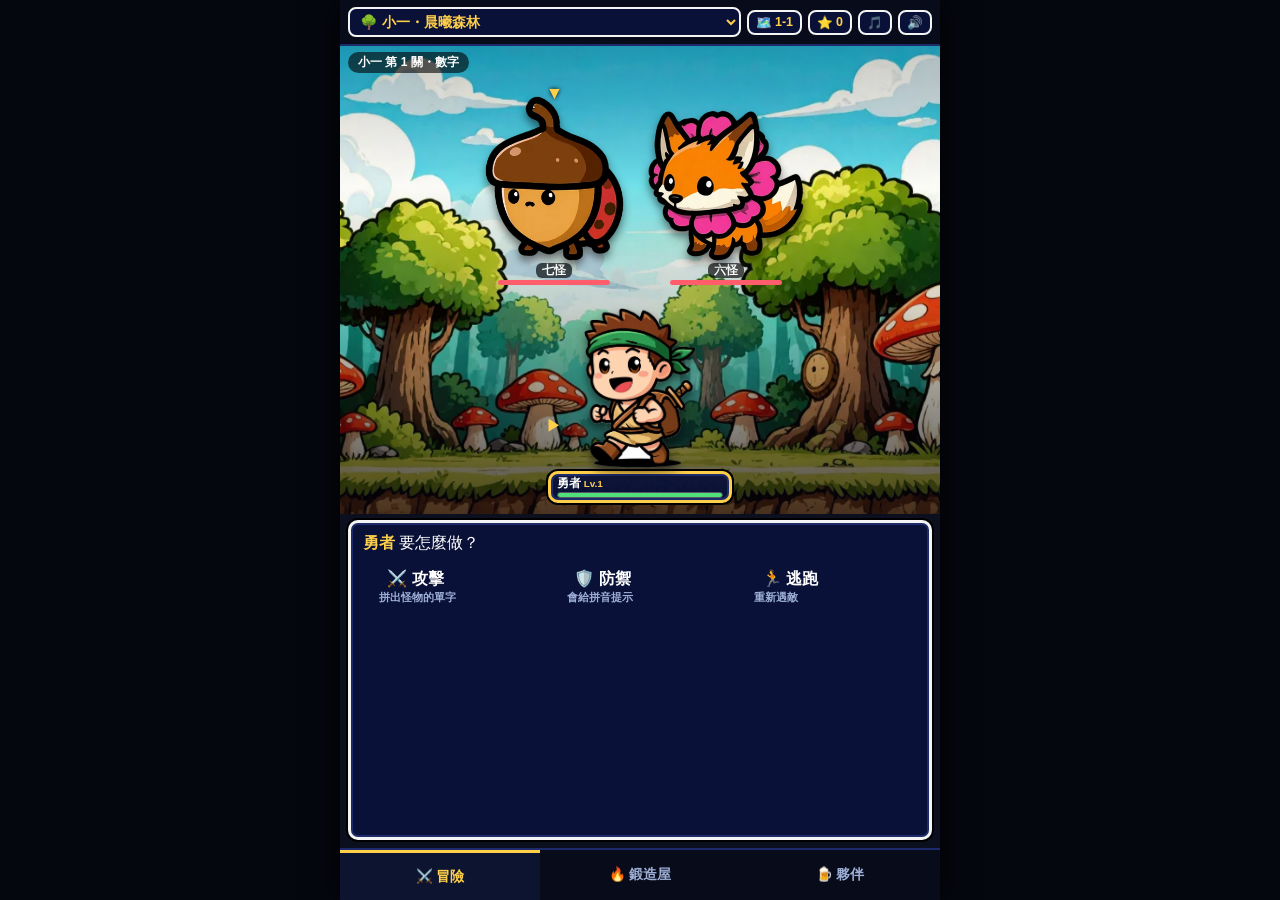
==== index.html @ 4de773ec "Word Hero: grades 3-6 content, music, defend reveals answer, walk transition, forge spelling help Co" ====
<!DOCTYPE html>
<html lang="zh-TW">
<head>
  <meta charset="UTF-8">
  <meta name="viewport" content="width=device-width, initial-scale=1.0, maximum-scale=1.0, user-scalable=no">
  <title>單字勇者：記憶宮殿鍛造記</title>
  <link rel="stylesheet" href="css/hero.css">
</head>
<body>
<div id="game">
  <header>
    <select class="grade" id="grade" title="選擇年級"></select>
    <span class="chip" id="chip-stage" title="關卡清單">🗺️ <b id="stage-num">1-1</b></span>
    <span class="chip" id="chip-points" title="解鎖點數">⭐ <b id="points">0</b></span>
    <span class="chip" id="chip-music" title="背景音樂開關">🎵</span>
    <span class="chip" id="chip-sound" title="音效與朗讀開關">🔊</span>
  </header>

  <!-- 冒險 -->
  <section class="scene" id="scene-battle">
    <div class="field" id="field">
      <div class="field-bg" id="field-bg"></div>
      <div class="stage-tag" id="stage-tag"></div>
      <div class="monsters" id="monsters"></div>
      <div class="partyrow" id="partyrow"></div>
      <div class="fx" id="fx"></div>
    </div>
    <div class="console win" id="console"></div>
  </section>

  <!-- 鍛造屋 -->
  <section class="scene" id="scene-forge" hidden><div class="page" id="forge-page"></div></section>

  <!-- 酒館（角色） -->
  <section class="scene" id="scene-bar" hidden><div class="page" id="bar-page"></div></section>

  <div class="modal" id="modal"><div class="win" id="modal-box"></div></div>

  <nav>
    <button id="nav-battle" class="active">⚔️ 冒險</button>
    <button id="nav-forge">🔥 鍛造屋</button>
    <button id="nav-bar">🍺 夥伴</button>
  </nav>
</div>

<script src="js/hero/data.js"></script>
<script src="js/rpg/juice.js"></script>
<script src="js/hero/game.js"></script>
<script src="https://kuog88.github.io/home-button.js" defer></script>
</body>
</html>
---- css/hero.css ----
/* 單字勇者：勇者鬥惡龍風格（深藍底、白框視窗、▶ 游標） */
:root {
  --win: rgba(10, 18, 58, 0.94);
  --win-line: #f4f4f4;
  --gold: #ffcf4a;
  --green: #52e07a;
  --red: #ff5c6c;
  --text: #ffffff;
  --dim: #9fb0d8;
}
* { box-sizing: border-box; margin: 0; padding: 0; user-select: none; -webkit-tap-highlight-color: transparent; }
body {
  background: #05070f; color: var(--text);
  font-family: "Microsoft JhengHei", "PingFang TC", "Noto Sans TC", -apple-system, "Segoe UI", sans-serif;
  display: flex; justify-content: center; align-items: center;
  min-height: 100vh; min-height: 100dvh; overflow: hidden;
}
button { font: inherit; color: inherit; }
#game {
  width: 100%; max-width: 600px; height: 100vh; height: 100dvh; max-height: 960px;
  display: flex; flex-direction: column; position: relative; overflow: hidden;
  background: #0b0f1e; box-shadow: 0 0 30px rgba(0,0,0,.9);
}
.win { background: var(--win); border: 3px solid var(--win-line); border-radius: 10px; box-shadow: 0 0 0 2px #000, inset 0 0 0 2px #1d2a6b; }

/* 頂部 */
header { display: flex; align-items: center; gap: 6px; padding: 7px 8px; flex: none; background: #070b1a; border-bottom: 2px solid #1d2a6b; }
select.grade {
  flex: 1; min-width: 0; background: var(--win); color: var(--gold); border: 2px solid var(--win-line);
  border-radius: 8px; padding: 4px 6px; font-weight: 800; font-size: .88rem; outline: none;
}
.chip { background: var(--win); border: 2px solid var(--win-line); border-radius: 8px; padding: 3px 7px; font-size: .78rem; font-weight: 800; white-space: nowrap; cursor: pointer; display: inline-flex; align-items: center; gap: 3px; }
.chip b { color: var(--gold); }
.chip img { width: 16px; height: 16px; object-fit: contain; }

.scene { flex: 1; min-height: 0; display: flex; flex-direction: column; }
.scene[hidden] { display: none; }

/* ---------- 戰場：上面怪物、下面隊伍大圖 ---------- */
.field { position: relative; flex: none; height: clamp(300px, 52vh, 500px); overflow: hidden; isolation: isolate; background: #24324a; }
.field-bg { position: absolute; inset: 0; background-size: cover; background-position: center; z-index: 0; }
.field-bg::after { content: ""; position: absolute; inset: 0; background: linear-gradient(rgba(0,0,0,.2), transparent 30%, rgba(0,0,0,.15) 55%, rgba(0,0,10,.7)); }
.stage-tag { position: absolute; top: 6px; left: 8px; z-index: 5; font-size: .75rem; font-weight: 800; background: rgba(0,0,0,.6); border-radius: 99px; padding: 2px 10px; }
.stage-tag.boss { color: var(--gold); }

.monsters { position: absolute; left: 0; right: 0; top: 7%; height: 44%; z-index: 2; display: flex; justify-content: center; align-items: flex-end; gap: 2%; padding: 0 4%; }
.mon { position: relative; height: 100%; flex: 0 1 30%; max-width: 160px; display: flex; flex-direction: column; justify-content: flex-end; align-items: center; cursor: pointer; }
.mon.boss { flex-basis: 44%; max-width: 230px; }
.mon img { width: 100%; max-height: 82%; object-fit: contain; transform-origin: 50% 90%; filter: drop-shadow(0 5px 4px rgba(0,0,0,.5)); animation: breathe 1.7s infinite ease-in-out; }
.mon.boss img { filter: drop-shadow(0 0 16px rgba(255, 60, 60, .85)) drop-shadow(0 0 4px rgba(255,255,255,.4)); }
.mon.chest img { animation: chestIdle 1s infinite alternate ease-in-out; max-height: 62%; filter: drop-shadow(0 0 10px rgba(255, 220, 120, .8)); }
.mon.opened img { animation: none; }
.mon .tag { font-size: .72rem; font-weight: 800; white-space: nowrap; background: rgba(0,0,0,.65); border-radius: 6px; padding: 0 6px; }
.mon .bar { width: 70%; height: 5px; background: #000; border-radius: 3px; overflow: hidden; margin-top: 2px; }
.mon .bar i { display: block; height: 100%; background: var(--red); transition: width .25s; }
.mon.target::before { content: "▼"; position: absolute; top: 2%; left: 50%; transform: translateX(-50%); z-index: 3; color: var(--gold); font-size: 1.1rem; text-shadow: 0 0 4px #000; animation: bob .5s infinite alternate; }
@keyframes bob { to { transform: translate(-50%, 5px); } }
@keyframes breathe { 50% { transform: scale(1.03, .97); } }
@keyframes chestIdle { to { transform: translateY(-6px) rotate(-2deg); } }

.partyrow { position: absolute; left: 0; right: 0; bottom: 1%; height: 47%; z-index: 3; display: flex; justify-content: center; align-items: flex-end; gap: 1%; padding: 0 2%; }
.pm { position: relative; flex: 0 1 32%; max-width: 190px; height: 100%; display: flex; flex-direction: column; justify-content: flex-end; align-items: center; transition: transform .2s; }
.pm .sprite { position: relative; width: 100%; height: 74%; display: flex; justify-content: center; align-items: flex-end; }
.pm .sprite img.body { height: 100%; max-width: 100%; object-fit: contain; transform: scaleX(-1); filter: drop-shadow(0 5px 4px rgba(0,0,0,.5)); }
.pm.hero-src .sprite img.body { transform: none; } /* 勇者原圖面向右 */
.pm .wpn { position: absolute; right: 2%; bottom: 4%; width: 34%; max-width: 56px; aspect-ratio: 1; object-fit: contain; filter: drop-shadow(0 0 6px rgba(255,255,255,.6)); transform: rotate(-20deg); }
.pm .plate { width: 100%; margin-top: 2px; padding: 2px 6px; font-size: .74rem; }
.pm .plate .nm { font-weight: 800; white-space: nowrap; overflow: hidden; text-overflow: ellipsis; }
.pm .plate .nm small { color: var(--gold); margin-left: 3px; }
.pm .hpbar { height: 6px; background: #000; border-radius: 3px; overflow: hidden; border: 1px solid #556; }
.pm .hpbar i { display: block; height: 100%; background: var(--green); transition: width .3s; }
.pm.low .hpbar i { background: var(--red); }
.pm.active { transform: translateY(-6px); }
.pm.active .plate { border-color: var(--gold); }
.pm.active::before { content: "▶"; position: absolute; left: -2px; bottom: 30%; color: var(--gold); animation: blink .8s steps(2) infinite; z-index: 4; }
.pm.down { opacity: .45; filter: grayscale(1); }
@keyframes blink { 50% { opacity: 0; } }

.fx { position: absolute; inset: 0; z-index: 6; pointer-events: none; overflow: hidden; }
.fx-spark { position: absolute; width: 12px; height: 12px; background: var(--c, #fff3a0); clip-path: polygon(50% 0, 62% 38%, 100% 50%, 62% 62%, 50% 100%, 38% 62%, 0 50%, 38% 38%); box-shadow: 0 0 8px #ffb300; }
.fx-hit { position: absolute; width: 110px; }
.fx-smoke { position: absolute; width: 40px; height: 40px; border-radius: 50%; background: rgba(240,240,240,.9); }
.fx-text { position: absolute; white-space: nowrap; font-weight: 900; font-family: "Arial Black", Impact, sans-serif; font-size: 1.6rem; color: #fff; -webkit-text-stroke: 2px #222; paint-order: stroke fill; }
.fx-text.crit { font-size: 2.1rem; color: var(--gold); }
.fx-text.heal { color: var(--green); }
.fx-text.loot { font-size: 1.15rem; color: #7fe3ff; }
.fx-text.ouch { color: #ffb0b0; font-size: 1.3rem; }
.slash { position: absolute; width: 200px; height: 200px; border-radius: 50%; border: 10px solid transparent; border-top-color: var(--c, #fff); filter: drop-shadow(0 0 10px var(--c, #fff)); }
.tint { position: absolute; inset: 0; background: var(--c, #fff); mix-blend-mode: screen; }
.ring { position: absolute; width: 40px; height: 40px; border-radius: 50%; border: 6px solid var(--c, #fff); box-shadow: 0 0 30px var(--c, #fff), inset 0 0 30px var(--c, #fff); }
.cutin { position: absolute; inset: 0; z-index: 30; pointer-events: none; display: grid; place-items: center; background: linear-gradient(100deg, transparent 20%, rgba(0,0,0,.75) 35%, rgba(0,0,0,.75) 65%, transparent 80%); }
.cutin img { width: 70%; max-width: 360px; filter: drop-shadow(0 0 24px var(--c, #fff)) drop-shadow(0 0 8px #fff); }
.cutin b { position: absolute; bottom: 22%; font-size: 1.5rem; color: var(--gold); text-shadow: 0 0 10px #000, 0 0 4px var(--c, #fff); letter-spacing: 2px; }

/* 作答時戰場縮小，讓三個選項完整顯示 */
.field { transition: height .25s ease; }
#game.asking .field { height: clamp(190px, 33vh, 330px); }
#game.asking .console { gap: 5px; padding-top: 6px; }
.opt.reveal { border-color: var(--gold); box-shadow: 0 0 12px rgba(255,207,74,.6); }
/* 走路過場 */
.pm.walking .sprite img.body { animation: walk .25s infinite alternate ease-in-out; }
.pm.hero-src.walking .sprite img.body { animation-name: walkHero; }
@keyframes walk { from { transform: scaleX(-1) translateY(0) rotate(-4deg); } to { transform: scaleX(-1) translateY(-8%) rotate(4deg); } }
@keyframes walkHero { from { transform: translateY(0) rotate(-4deg); } to { transform: translateY(-8%) rotate(4deg); } }

/* 指令／訊息視窗 */
.console { flex: 1; min-height: 0; margin: 6px 8px 8px; padding: 8px 12px; display: flex; flex-direction: column; gap: 7px; overflow-y: auto; }
.msg { font-size: .98rem; line-height: 1.5; min-height: 1.5em; }
.msg b { color: var(--gold); }
.cmds { display: grid; grid-template-columns: 1fr 1fr 1fr; gap: 4px 8px; }
.cmd { background: none; border: none; text-align: left; font-size: 1.02rem; font-weight: 800; padding: 6px 4px; cursor: pointer; border-radius: 6px; }
.cmd::before { content: "▶"; color: transparent; margin-right: 4px; }
.cmd:hover::before, .cmd:focus-visible::before { color: var(--gold); }
.cmd:hover { background: rgba(255,255,255,.06); }
.cmd small { display: block; font-size: .7rem; color: var(--dim); font-weight: 700; margin-left: 1.1em; }
.row { display: flex; align-items: center; justify-content: space-between; gap: 8px; }
.small-btn { background: rgba(255,255,255,.1); border: 1px solid #889; border-radius: 99px; padding: 3px 10px; cursor: pointer; font-size: .85rem; white-space: nowrap; }
.slots { display: flex; gap: 5px; justify-content: center; flex-wrap: wrap; }
.slot { width: 36px; height: 42px; border: 2px solid #8090c0; border-bottom-width: 4px; border-radius: 6px; display: grid; place-items: center; font-size: 1.3rem; font-weight: 900; background: rgba(0,0,0,.3); }
.slot.active { border-color: var(--gold); }
.slot.filled { color: var(--green); border-bottom-color: var(--green); }
.slots.bad { animation: shake .35s; }
.keys { display: flex; flex-wrap: wrap; gap: 6px; justify-content: center; }
.key { position: relative; min-width: 44px; height: 44px; padding: 0 6px; border-radius: 8px; cursor: pointer; font-size: 1.3rem; font-weight: 900; background: #26347a; border: 2px solid #c8d0f0; border-bottom-width: 4px; }
.key small { position: absolute; right: 2px; bottom: 0; font-size: .6rem; color: var(--gold); }
.key.used, .key:disabled { opacity: .2; pointer-events: none; }
.key.glow { animation: glow .5s 3 alternate; }
@keyframes glow { to { background: #b8860b; box-shadow: 0 0 16px var(--gold); transform: scale(1.12); } }
@keyframes shake { 25%, 75% { transform: translateX(-8px); } 50% { transform: translateX(8px); } }
.hint { color: var(--gold); font-weight: 700; font-size: .88rem; min-height: 1.2em; text-align: center; }
.q { font-size: 1.15rem; font-weight: 900; }
.q .blank { color: var(--gold); border-bottom: 3px solid var(--gold); padding: 0 1.2em; }
.opts { display: flex; flex-direction: column; gap: 6px; }
.opt { display: flex; gap: 8px; align-items: center; text-align: left; cursor: pointer; background: rgba(255,255,255,.05); border: 2px solid #6070a8; border-radius: 8px; padding: 6px 10px; }
.opt .l { color: var(--gold); font-weight: 900; }
.opt .en { font-weight: 800; display: block; }
.opt .zh { font-size: .8rem; color: var(--dim); display: block; }
.opt .zh[hidden] { display: none; }
.opt.right { border-color: var(--green); background: rgba(82,224,122,.18); }
.opt.wrong { border-color: var(--red); background: rgba(255,92,108,.18); opacity: .75; }

/* ---------- 頁面：鍛造屋、酒館 ---------- */
.page { flex: 1; min-height: 0; overflow-y: auto; padding: 10px; display: flex; flex-direction: column; gap: 10px; }
.page h3 { color: var(--gold); font-size: 1.05rem; }
.note { font-size: .82rem; color: var(--dim); line-height: 1.5; }
.btn { background: var(--gold); color: #1a1300; border: none; border-radius: 8px; padding: 6px 12px; font-weight: 900; font-size: .85rem; cursor: pointer; }
.btn.blue { background: #4a7dff; color: #fff; }
.btn.fire { background: linear-gradient(90deg, #ff7a2f, #ffcf4a); color: #2a0e00; font-size: 1.05rem; padding: 9px 18px; }
.btn:disabled { background: #444b63; color: #9aa; cursor: default; }
.tabs { display: flex; gap: 6px; flex-wrap: wrap; }
.tab { display: flex; align-items: center; gap: 4px; padding: 4px 10px 4px 4px; border-radius: 99px; background: rgba(255,255,255,.08); border: 2px solid transparent; cursor: pointer; font-weight: 800; font-size: .85rem; }
.tab img { width: 30px; height: 30px; object-fit: contain; }
.tab.on { border-color: var(--gold); color: var(--gold); }
.tab.locked { opacity: .45; }

.forge-top { display: flex; align-items: center; gap: 10px; padding: 10px; }
.furnace { width: 42%; max-width: 200px; aspect-ratio: 1; object-fit: contain; flex: none; filter: drop-shadow(0 0 0 transparent); transition: filter .3s; }
.furnace.hot { filter: drop-shadow(0 0 22px #ff8a2f); animation: furnace .25s 6 alternate; }
@keyframes furnace { to { transform: scale(1.05); } }
.inv { flex: 1; display: flex; flex-direction: column; gap: 6px; }
.letters { display: flex; flex-wrap: wrap; gap: 3px; }
.letters span { min-width: 24px; text-align: center; font-weight: 900; font-size: .85rem; padding: 2px 3px; border-radius: 4px; background: rgba(255,255,255,.08); }
.letters span small { color: var(--gold); font-size: .65rem; margin-left: 1px; }
.letters .empty { color: var(--dim); font-size: .8rem; }

.wlist { display: grid; grid-template-columns: 1fr; gap: 6px; }
.wcard { display: flex; gap: 8px; align-items: center; padding: 6px 8px; }
.wcard > img { width: 56px; height: 56px; object-fit: contain; flex: none; }
.wcard.locked > img { filter: brightness(0) invert(.25); }
.wcard .body { flex: 1; min-width: 0; display: flex; flex-direction: column; gap: 2px; }
.wcard .title { font-weight: 900; font-size: .92rem; }
.wcard .title small { color: var(--dim); margin-left: 6px; font-weight: 700; }
.wcard .recipe { display: flex; flex-wrap: wrap; gap: 4px; font-size: .75rem; }
.wcard .recipe span { padding: 0 6px; border-radius: 99px; border: 1px solid; }
.recipe .ok { color: var(--green); border-color: var(--green); }
.recipe .no { color: var(--red); border-color: var(--red); }
.recipe .gold { color: var(--gold); border-color: var(--gold); }
.wcard.owned { border-color: #7fe3ff; }
.wcard.equipped { border-color: var(--gold); box-shadow: 0 0 0 2px #000, 0 0 14px rgba(255,207,74,.5); }

.cards { display: grid; grid-template-columns: 1fr; gap: 8px; }
.ccard { display: flex; gap: 10px; padding: 8px 10px; align-items: center; }
.ccard > img { width: 84px; height: 84px; object-fit: contain; flex: none; }
.ccard.locked > img { filter: brightness(0) invert(.25); }
.ccard .body { flex: 1; min-width: 0; display: flex; flex-direction: column; gap: 3px; }
.ccard .title { font-weight: 900; }
.type { font-size: .7rem; font-weight: 800; padding: 0 6px; border-radius: 99px; margin-left: 6px; }
.type.spell { background: #2b6cb0; }
.type.talk { background: #8a3fb8; }
.type.cloze { background: #2f855a; }
.prog { height: 8px; background: #000; border-radius: 4px; overflow: hidden; border: 1px solid #556; }
.prog i { display: block; height: 100%; background: linear-gradient(90deg, #4a7dff, #7fe3ff); }
.growth { display: flex; gap: 4px; overflow-x: auto; padding-top: 2px; }
.growth figure { flex: none; width: 52px; text-align: center; font-size: .62rem; color: var(--dim); }
.growth figure img { width: 52px; height: 52px; object-fit: contain; }
.growth figure.lock img { filter: brightness(0) invert(.25); }

/* 彈窗 */
.modal { position: absolute; inset: 0; z-index: 40; display: none; flex-direction: column; align-items: center; justify-content: center; padding: 16px; text-align: center; background: rgba(0,0,0,.82); backdrop-filter: blur(3px); }
.modal .win { padding: 16px; max-width: 100%; max-height: 100%; overflow-y: auto; }
.modal h2 { color: var(--gold); margin-bottom: 8px; }
.pop-img { width: min(56vw, 220px); aspect-ratio: 1; object-fit: contain; animation: evolve .9s ease-out; filter: drop-shadow(0 0 22px var(--gold)); }
@keyframes evolve { 0% { transform: scale(.3) rotate(-20deg); opacity: 0; filter: brightness(4); } 60% { transform: scale(1.15); opacity: 1; } }
.stage-list { display: grid; grid-template-columns: 1fr 1fr; gap: 4px 10px; text-align: left; }

/* 底部導覽 */
nav { display: flex; flex: none; height: 52px; background: #070b1a; border-top: 2px solid #1d2a6b; }
nav button { flex: 1; background: none; border: none; color: var(--dim); font-weight: 800; font-size: .85rem; cursor: pointer; }
nav button.active { color: var(--gold); border-top: 3px solid var(--gold); background: #0d1430; }
@media (max-width: 780px) {
  nav { padding-left: 134px; }  /* 左下角有網站共用的「遊戲樂園」按鈕 */
  nav button { font-size: .75rem; }
}
@media (max-height: 720px) {
  .field { height: clamp(250px, 48vh, 380px); }
  .key { min-width: 40px; height: 40px; }
  .slot { width: 32px; height: 38px; }
}
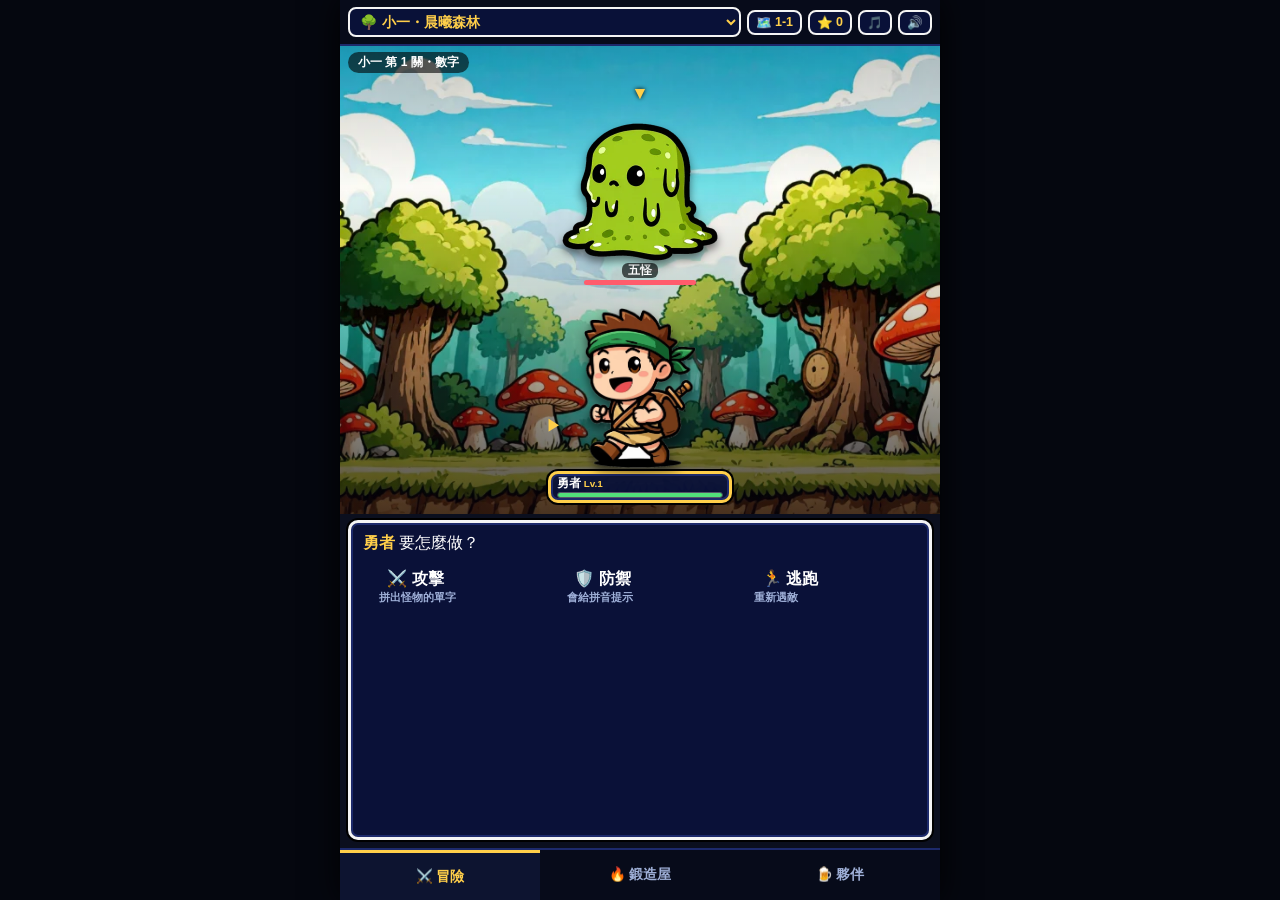
==== commit 5b948b35: "Word Hero: sequential stage unlock, reduced replay rewards, forge spelling penalty, bug fixes - Stag" ====
--- a/index.html
+++ b/index.html
@@ -4,7 +4,7 @@
   <meta charset="UTF-8">
   <meta name="viewport" content="width=device-width, initial-scale=1.0, maximum-scale=1.0, user-scalable=no">
   <title>單字勇者：記憶宮殿鍛造記</title>
-  <link rel="stylesheet" href="css/hero.css">
+  <link rel="stylesheet" href="css/hero.css?v=20261104">
 </head>
 <body>
 <div id="game">
@@ -43,9 +43,9 @@
   </nav>
 </div>
 
-<script src="js/hero/data.js"></script>
-<script src="js/rpg/juice.js"></script>
-<script src="js/hero/game.js"></script>
+<script src="js/hero/data.js?v=20261104"></script>
+<script src="js/rpg/juice.js?v=20261104"></script>
+<script src="js/hero/game.js?v=20261104"></script>
 <script src="https://kuog88.github.io/home-button.js" defer></script>
 </body>
 </html>
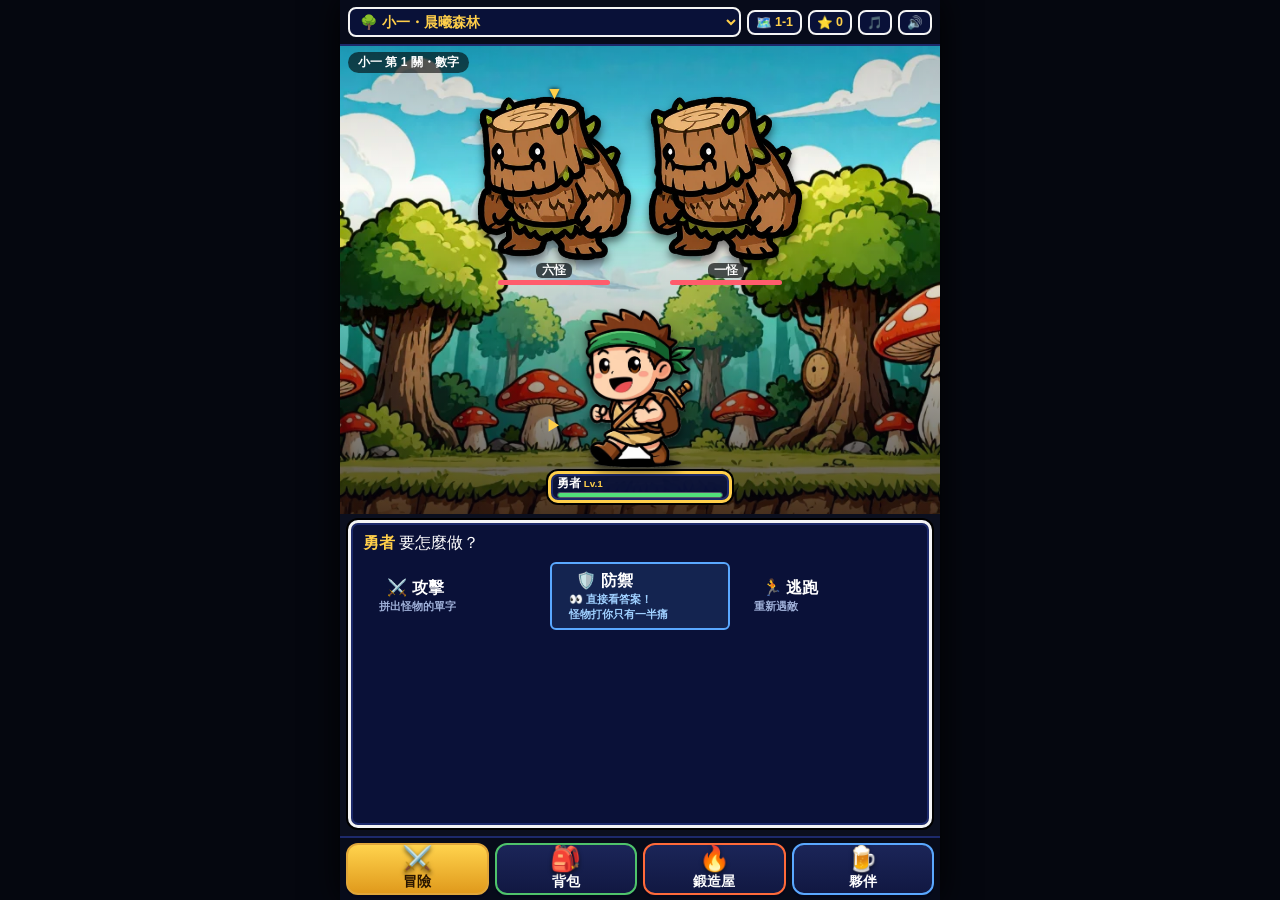
==== commit 6a0eab72: "Word Hero: HP carryover, potions and backpack, clearer defend and nav, 18 dark monsters - HP carries" ====
--- a/index.html
+++ b/index.html
@@ -4,7 +4,7 @@
   <meta charset="UTF-8">
   <meta name="viewport" content="width=device-width, initial-scale=1.0, maximum-scale=1.0, user-scalable=no">
   <title>單字勇者：記憶宮殿鍛造記</title>
-  <link rel="stylesheet" href="css/hero.css?v=20261104">
+  <link rel="stylesheet" href="css/hero.css?v=20261104d">
 </head>
 <body>
 <div id="game">
@@ -37,15 +37,16 @@
   <div class="modal" id="modal"><div class="win" id="modal-box"></div></div>
 
   <nav>
-    <button id="nav-battle" class="active">⚔️ 冒險</button>
-    <button id="nav-forge">🔥 鍛造屋</button>
-    <button id="nav-bar">🍺 夥伴</button>
+    <button id="nav-battle" class="active"><span class="ni">⚔️</span><span class="nl">冒險</span></button>
+    <button id="nav-bag"><span class="ni">🎒</span><span class="nl">背包</span><b class="badge" id="bag-count" hidden>0</b></button>
+    <button id="nav-forge"><span class="ni">🔥</span><span class="nl">鍛造屋</span><b class="badge dot">!</b></button>
+    <button id="nav-bar"><span class="ni">🍺</span><span class="nl">夥伴</span></button>
   </nav>
 </div>
 
-<script src="js/hero/data.js?v=20261104"></script>
-<script src="js/rpg/juice.js?v=20261104"></script>
-<script src="js/hero/game.js?v=20261104"></script>
+<script src="js/hero/data.js?v=20261104d"></script>
+<script src="js/rpg/juice.js?v=20261104d"></script>
+<script src="js/hero/game.js?v=20261104d"></script>
 <script src="https://kuog88.github.io/home-button.js" defer></script>
 </body>
 </html>
--- a/css/hero.css
+++ b/css/hero.css
@@ -204,15 +204,43 @@
 .stage-list { display: grid; grid-template-columns: 1fr 1fr; gap: 4px 10px; text-align: left; }
 
 /* 底部導覽 */
-nav { display: flex; flex: none; height: 52px; background: #070b1a; border-top: 2px solid #1d2a6b; }
-nav button { flex: 1; background: none; border: none; color: var(--dim); font-weight: 800; font-size: .85rem; cursor: pointer; }
-nav button.active { color: var(--gold); border-top: 3px solid var(--gold); background: #0d1430; }
+/* 底部選單：大圖示＋字，每個按鈕有自己的顏色框，比較看得出來可以按 */
+nav { display: flex; flex: none; gap: 6px; height: 64px; padding: 5px 6px; background: #070b1a; border-top: 2px solid #1d2a6b; }
+nav button { position: relative; flex: 1; display: flex; flex-direction: column; align-items: center; justify-content: center; gap: 1px;
+  background: linear-gradient(#1b2558, #111842); border: 2px solid #3a4a9a; border-radius: 12px; color: #fff; font-weight: 900; font-size: .85rem; cursor: pointer;
+  box-shadow: 0 3px 0 #05081a; transition: transform .1s; }
+nav button .ni { font-size: 1.55rem; line-height: 1; filter: drop-shadow(0 2px 2px rgba(0,0,0,.6)); }
+nav button:active { transform: translateY(2px); box-shadow: 0 1px 0 #05081a; }
+#nav-battle { border-color: #e0a63a; }
+#nav-bag { border-color: #4fc36b; }
+#nav-forge { border-color: #ff6a3a; }
+#nav-bar { border-color: #5aa8ff; }
+nav button.active { background: linear-gradient(#ffd34d, #e09a1c); color: #2a1600; border-color: #fff3b0; }
+nav .badge { position: absolute; top: -7px; right: -4px; min-width: 20px; height: 20px; padding: 0 5px; border-radius: 99px; background: #e8344a; color: #fff;
+  font-size: .75rem; line-height: 20px; border: 2px solid #fff; }
+nav .badge.dot { display: none; }
+nav button.alert .badge.dot { display: block; }
+nav button.alert { animation: navPulse 1.2s infinite ease-in-out; }
+@keyframes navPulse { 50% { box-shadow: 0 0 14px #ff6a3a, 0 3px 0 #05081a; } }
 @media (max-width: 780px) {
-  nav { padding-left: 134px; }  /* 左下角有網站共用的「遊戲樂園」按鈕 */
-  nav button { font-size: .75rem; }
-}
+  nav { padding-left: 134px; gap: 4px; }  /* 左下角有網站共用的「遊戲樂園」按鈕 */
+  nav button { font-size: .7rem; border-radius: 10px; }
+  nav button .ni { font-size: 1.35rem; }
+}
+/* 防禦按鈕：提示看答案，做成明顯的藍框 */
+.cmd.defend { border: 2px solid #5aa8ff; background: rgba(90,168,255,.12); }
+.cmd.defend small { color: #9fd0ff; }
+/* 背包 */
+.bag-list { display: flex; flex-direction: column; gap: 8px; text-align: left; }
+.bag-row { display: flex; align-items: center; gap: 10px; padding: 8px 10px; }
+.bag-row .ico { font-size: 2rem; }
+.bag-row .body { flex: 1; }
+.bag-row .btn[disabled] { opacity: .5; font-size: .8rem; }
 @media (max-height: 720px) {
   .field { height: clamp(250px, 48vh, 380px); }
   .key { min-width: 40px; height: 40px; }
   .slot { width: 32px; height: 38px; }
 }
+
+/* 深色的克蘇魯／魔物怪：加一圈淡淡的光，背景很花時也看得清楚 */
+.mon img[src*="m-abyss"], .mon img[src*="m-demon"] { filter: brightness(1.18) drop-shadow(0 0 3px rgba(255,255,255,.75)) drop-shadow(0 0 10px rgba(190,140,255,.55)); }
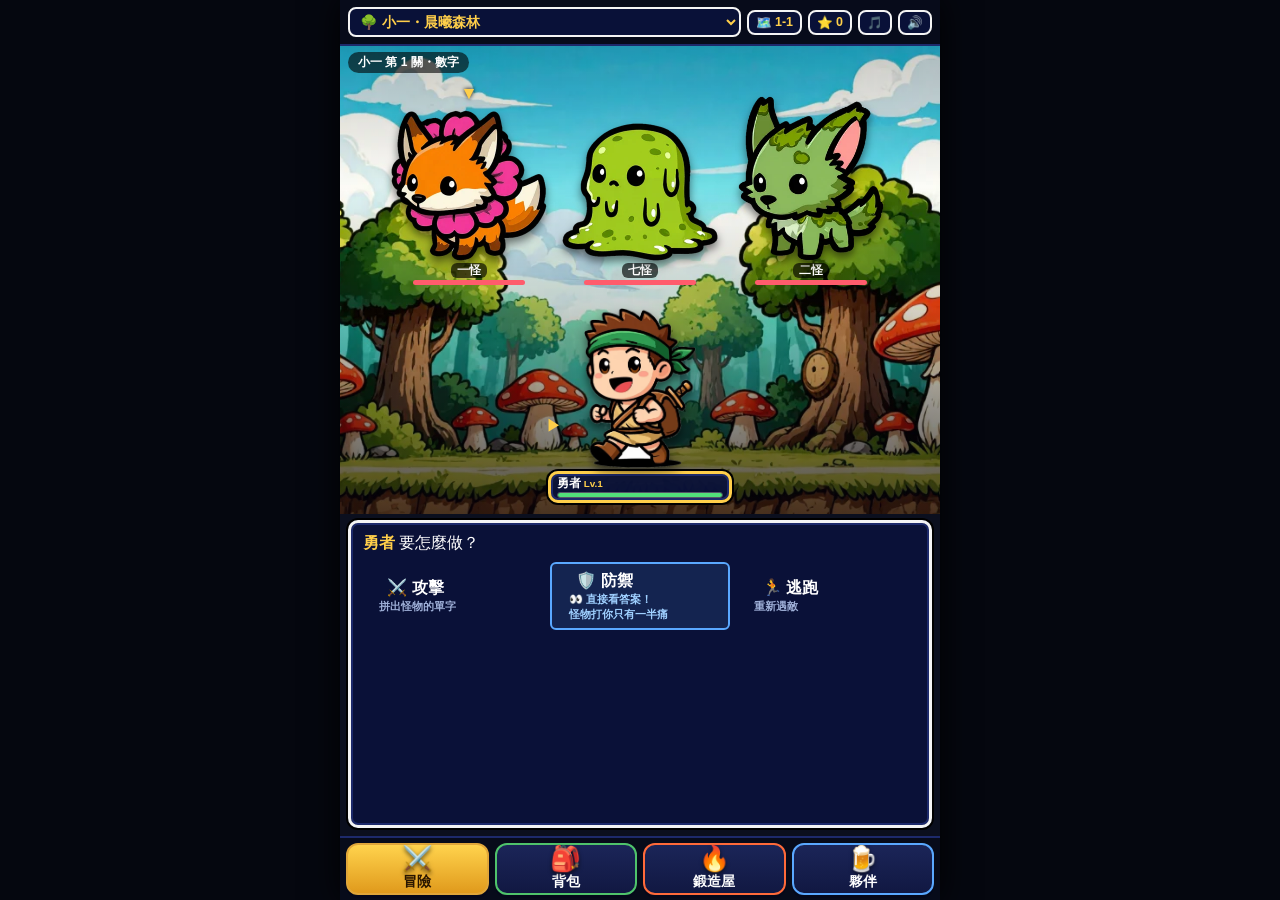
==== commit 47057773: "Word Hero: lower unlock thresholds (shield 150, angel 200) Saves that already have enough stars unlo" ====
--- a/index.html
+++ b/index.html
@@ -4,7 +4,7 @@
   <meta charset="UTF-8">
   <meta name="viewport" content="width=device-width, initial-scale=1.0, maximum-scale=1.0, user-scalable=no">
   <title>單字勇者：記憶宮殿鍛造記</title>
-  <link rel="stylesheet" href="css/hero.css?v=20261104d">
+  <link rel="stylesheet" href="css/hero.css?v=20261106">
 </head>
 <body>
 <div id="game">
@@ -44,9 +44,9 @@
   </nav>
 </div>
 
-<script src="js/hero/data.js?v=20261104d"></script>
-<script src="js/rpg/juice.js?v=20261104d"></script>
-<script src="js/hero/game.js?v=20261104d"></script>
+<script src="js/hero/data.js?v=20261106"></script>
+<script src="js/rpg/juice.js?v=20261106"></script>
+<script src="js/hero/game.js?v=20261106"></script>
 <script src="https://kuog88.github.io/home-button.js" defer></script>
 </body>
 </html>
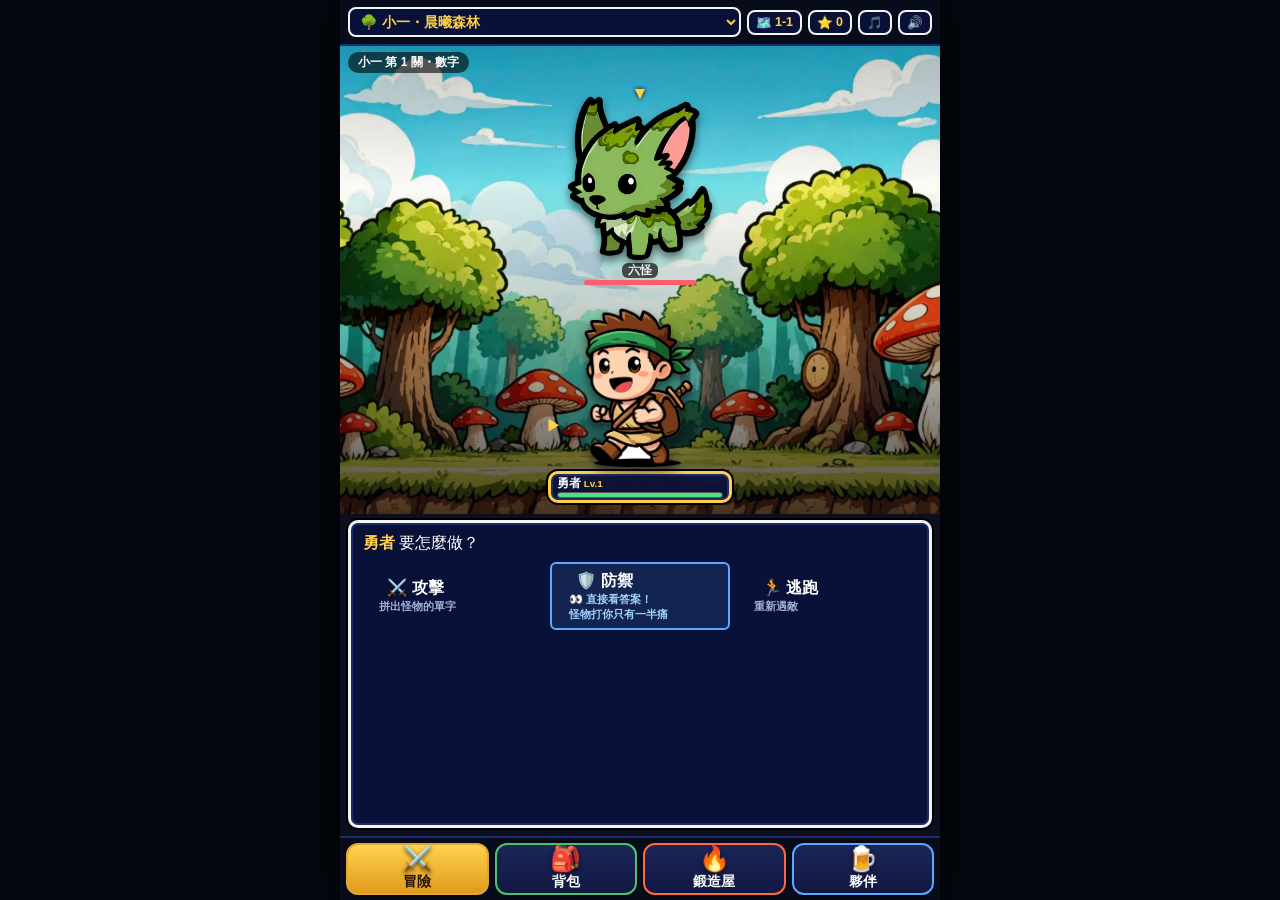
==== commit 04c7f78c: "Word Hero: angel asks spelling or cloze at random; pick any 3 unlocked characters - Fallen angel: ea" ====
--- a/index.html
+++ b/index.html
@@ -4,7 +4,7 @@
   <meta charset="UTF-8">
   <meta name="viewport" content="width=device-width, initial-scale=1.0, maximum-scale=1.0, user-scalable=no">
   <title>單字勇者：記憶宮殿鍛造記</title>
-  <link rel="stylesheet" href="css/hero.css?v=20261106">
+  <link rel="stylesheet" href="css/hero.css?v=20261106b">
 </head>
 <body>
 <div id="game">
@@ -44,9 +44,9 @@
   </nav>
 </div>
 
-<script src="js/hero/data.js?v=20261106"></script>
-<script src="js/rpg/juice.js?v=20261106"></script>
-<script src="js/hero/game.js?v=20261106"></script>
+<script src="js/hero/data.js?v=20261106b"></script>
+<script src="js/rpg/juice.js?v=20261106b"></script>
+<script src="js/hero/game.js?v=20261106b"></script>
 <script src="https://kuog88.github.io/home-button.js" defer></script>
 </body>
 </html>
--- a/css/hero.css
+++ b/css/hero.css
@@ -188,6 +188,7 @@
 .type.spell { background: #2b6cb0; }
 .type.talk { background: #8a3fb8; }
 .type.cloze { background: #2f855a; }
+.type.mixed { background: linear-gradient(90deg, #2b6cb0, #2f855a); }
 .prog { height: 8px; background: #000; border-radius: 4px; overflow: hidden; border: 1px solid #556; }
 .prog i { display: block; height: 100%; background: linear-gradient(90deg, #4a7dff, #7fe3ff); }
 .growth { display: flex; gap: 4px; overflow-x: auto; padding-top: 2px; }
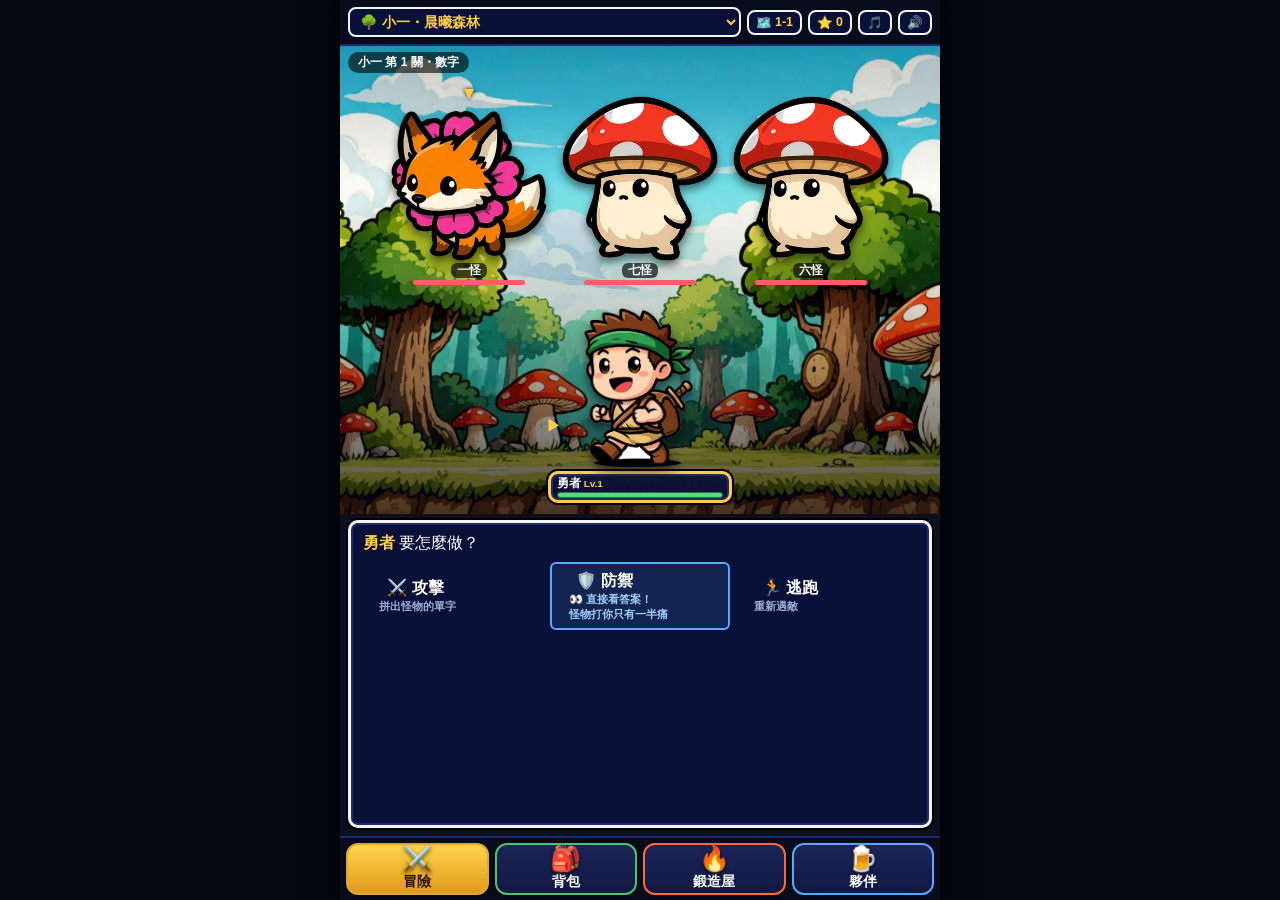
==== commit 4505c826: "Word Hero: chests have a 10% chance to drop an unlock star Co-Authored-By: Claude Opus 5.5 <noreply@" ====
--- a/index.html
+++ b/index.html
@@ -4,7 +4,7 @@
   <meta charset="UTF-8">
   <meta name="viewport" content="width=device-width, initial-scale=1.0, maximum-scale=1.0, user-scalable=no">
   <title>單字勇者：記憶宮殿鍛造記</title>
-  <link rel="stylesheet" href="css/hero.css?v=20261106b">
+  <link rel="stylesheet" href="css/hero.css?v=20261107">
 </head>
 <body>
 <div id="game">
@@ -44,9 +44,9 @@
   </nav>
 </div>
 
-<script src="js/hero/data.js?v=20261106b"></script>
-<script src="js/rpg/juice.js?v=20261106b"></script>
-<script src="js/hero/game.js?v=20261106b"></script>
+<script src="js/hero/data.js?v=20261107"></script>
+<script src="js/rpg/juice.js?v=20261107"></script>
+<script src="js/hero/game.js?v=20261107"></script>
 <script src="https://kuog88.github.io/home-button.js" defer></script>
 </body>
 </html>
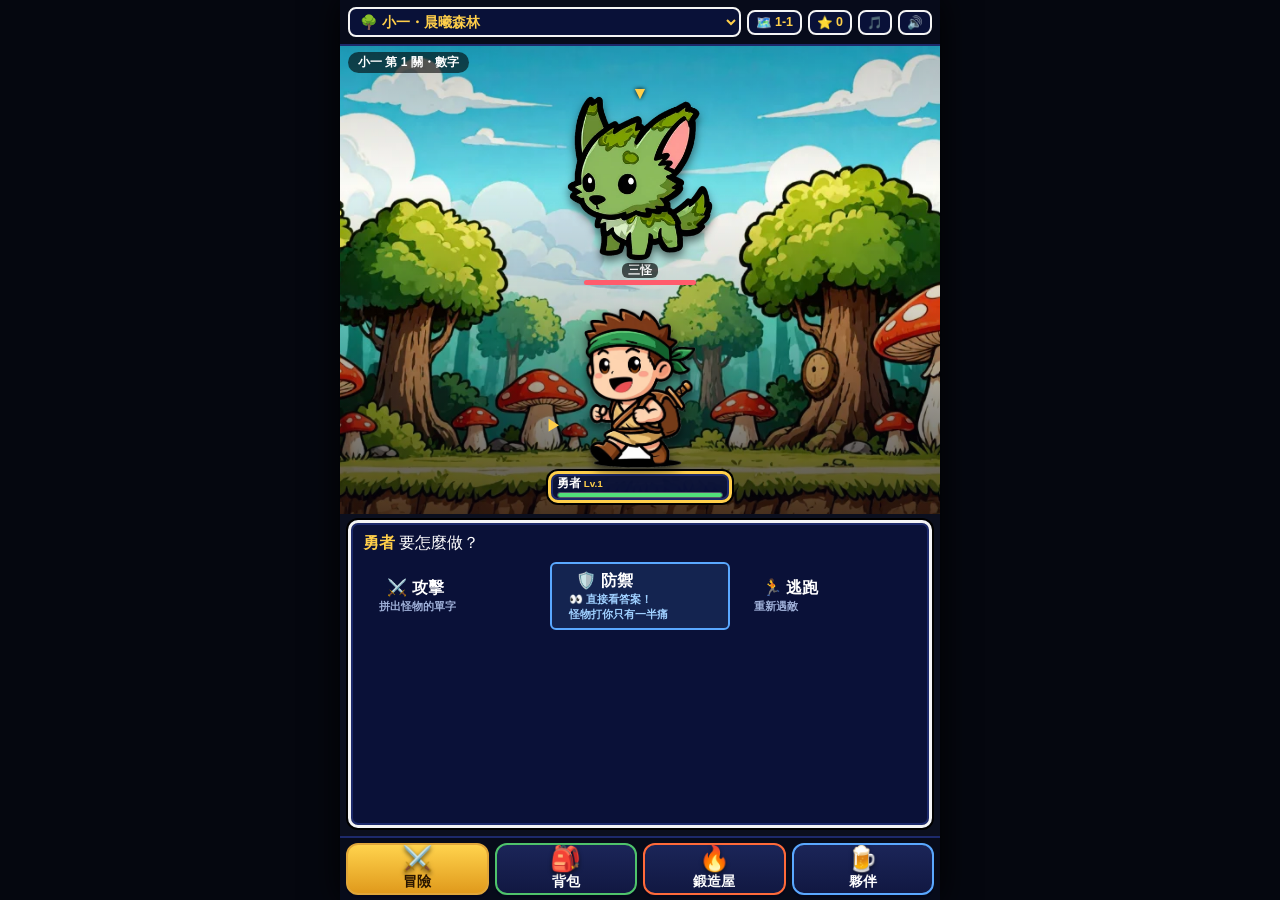
==== commit 862efa6a: "Word Hero: endless corridor with all grade 1-6 questions - Unlocks after the grade 6 boss; random wo" ====
--- a/index.html
+++ b/index.html
@@ -4,7 +4,7 @@
   <meta charset="UTF-8">
   <meta name="viewport" content="width=device-width, initial-scale=1.0, maximum-scale=1.0, user-scalable=no">
   <title>單字勇者：記憶宮殿鍛造記</title>
-  <link rel="stylesheet" href="css/hero.css?v=20261107">
+  <link rel="stylesheet" href="css/hero.css?v=20261107b">
 </head>
 <body>
 <div id="game">
@@ -44,9 +44,9 @@
   </nav>
 </div>
 
-<script src="js/hero/data.js?v=20261107"></script>
-<script src="js/rpg/juice.js?v=20261107"></script>
-<script src="js/hero/game.js?v=20261107"></script>
+<script src="js/hero/data.js?v=20261107b"></script>
+<script src="js/rpg/juice.js?v=20261107b"></script>
+<script src="js/hero/game.js?v=20261107b"></script>
 <script src="https://kuog88.github.io/home-button.js" defer></script>
 </body>
 </html>
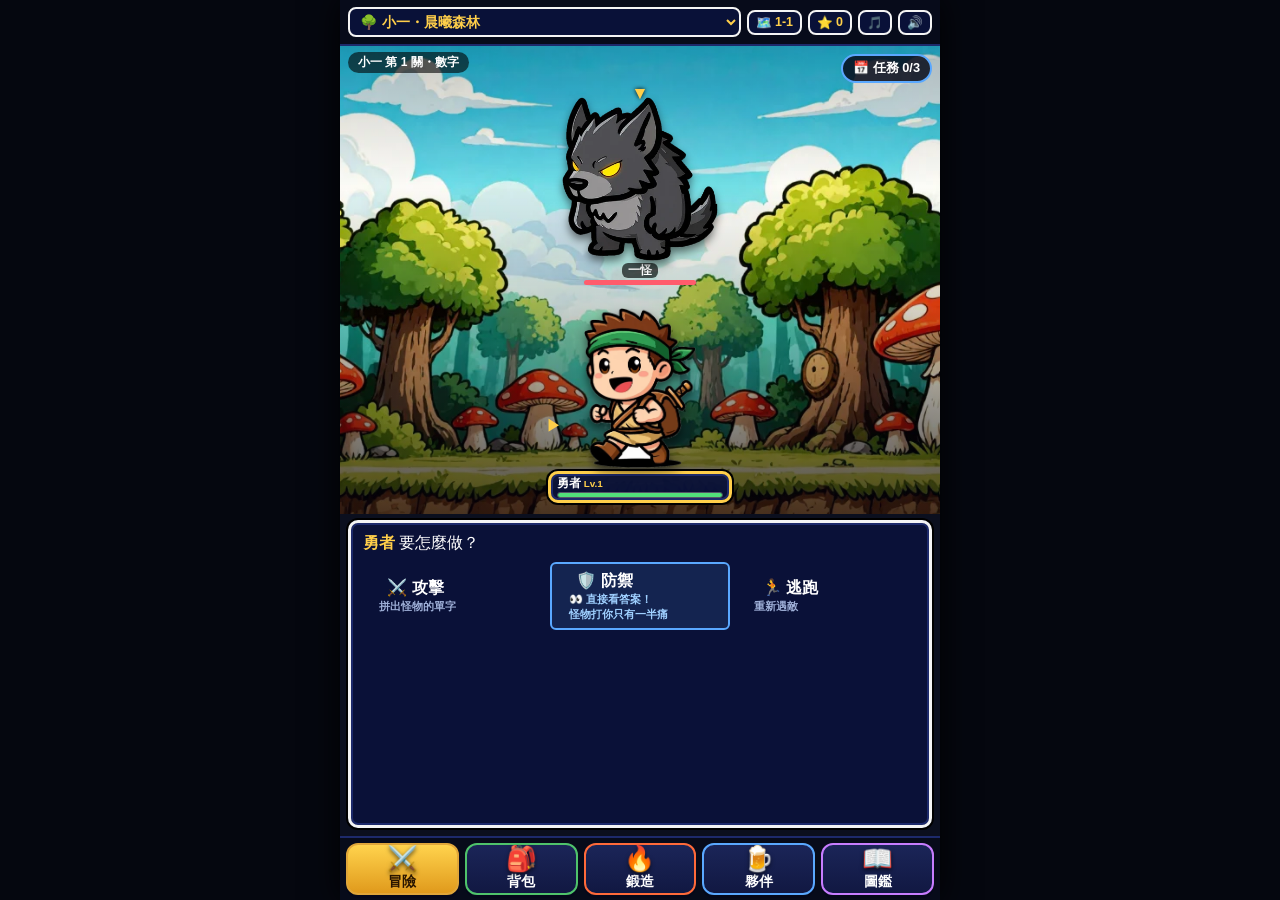
==== commit f95ee7bb: "Word Hero: word mastery, revenge monsters, dictation, word book, combo, daily quests, leaderboard - " ====
--- a/index.html
+++ b/index.html
@@ -4,7 +4,7 @@
   <meta charset="UTF-8">
   <meta name="viewport" content="width=device-width, initial-scale=1.0, maximum-scale=1.0, user-scalable=no">
   <title>單字勇者：記憶宮殿鍛造記</title>
-  <link rel="stylesheet" href="css/hero.css?v=20261107b">
+  <link rel="stylesheet" href="css/hero.css?v=20261120b">
 </head>
 <body>
 <div id="game">
@@ -24,6 +24,8 @@
       <div class="monsters" id="monsters"></div>
       <div class="partyrow" id="partyrow"></div>
       <div class="fx" id="fx"></div>
+      <button class="daily-chip" id="daily-chip" title="每日任務">📅 任務</button>
+      <div class="combo" id="combo" hidden></div>
     </div>
     <div class="console win" id="console"></div>
   </section>
@@ -34,19 +36,23 @@
   <!-- 酒館（角色） -->
   <section class="scene" id="scene-bar" hidden><div class="page" id="bar-page"></div></section>
 
+  <!-- 單字圖鑑 -->
+  <section class="scene" id="scene-dex" hidden><div class="page" id="dex-page"></div></section>
+
   <div class="modal" id="modal"><div class="win" id="modal-box"></div></div>
 
   <nav>
     <button id="nav-battle" class="active"><span class="ni">⚔️</span><span class="nl">冒險</span></button>
     <button id="nav-bag"><span class="ni">🎒</span><span class="nl">背包</span><b class="badge" id="bag-count" hidden>0</b></button>
-    <button id="nav-forge"><span class="ni">🔥</span><span class="nl">鍛造屋</span><b class="badge dot">!</b></button>
+    <button id="nav-forge"><span class="ni">🔥</span><span class="nl">鍛造</span><b class="badge dot">!</b></button>
     <button id="nav-bar"><span class="ni">🍺</span><span class="nl">夥伴</span></button>
+    <button id="nav-dex"><span class="ni">📖</span><span class="nl">圖鑑</span><b class="badge" id="dex-count" hidden>0</b></button>
   </nav>
 </div>
 
-<script src="js/hero/data.js?v=20261107b"></script>
-<script src="js/rpg/juice.js?v=20261107b"></script>
-<script src="js/hero/game.js?v=20261107b"></script>
+<script src="js/hero/data.js?v=20261120b"></script>
+<script src="js/rpg/juice.js?v=20261120b"></script>
+<script src="js/hero/game.js?v=20261120b"></script>
 <script src="https://kuog88.github.io/home-button.js" defer></script>
 </body>
 </html>
--- a/css/hero.css
+++ b/css/hero.css
@@ -245,3 +245,34 @@
 
 /* 深色的克蘇魯／魔物怪：加一圈淡淡的光，背景很花時也看得清楚 */
 .mon img[src*="m-abyss"], .mon img[src*="m-demon"] { filter: brightness(1.18) drop-shadow(0 0 3px rgba(255,255,255,.75)) drop-shadow(0 0 10px rgba(190,140,255,.55)); }
+
+/* 底部選單第 5 顆：圖鑑 */
+#nav-dex { border-color: #c77dff; }
+@media (max-width: 780px) { nav { gap: 3px; padding-right: 4px; } nav button { font-size: .66rem; } nav button .ni { font-size: 1.2rem; } }
+/* 每日任務按鈕（戰場右上角）、連擊 */
+.daily-chip { position: absolute; top: 8px; right: 8px; z-index: 6; padding: 4px 10px; border-radius: 99px; border: 2px solid #5aa8ff; background: rgba(7,11,26,.85); color: #fff; font-weight: 900; font-size: .8rem; cursor: pointer; }
+.daily-chip.ready { border-color: var(--gold); color: var(--gold); animation: navPulse 1s infinite ease-in-out; box-shadow: 0 0 12px rgba(255,207,74,.8); }
+.daily-chip.done { border-color: #4fc36b; color: #9be8ad; }
+.daily-chip.pop, .combo.pop { animation: chipPop .4s ease-out; }
+@keyframes chipPop { 0% { transform: scale(1); } 40% { transform: scale(1.35); } 100% { transform: scale(1); } }
+.combo { position: absolute; top: 44px; right: 8px; z-index: 6; padding: 3px 10px; border-radius: 10px; background: linear-gradient(#ff8a2a, #d9480f); color: #fff; font-weight: 900; font-size: .95rem; text-align: center; text-shadow: 0 1px 2px #000; box-shadow: 0 2px 0 #7a2500; pointer-events: none; }
+.combo small { display: block; font-size: .65rem; font-weight: 800; }
+.combo.max { background: linear-gradient(#ffe14a, #ff5ad1); box-shadow: 0 0 14px #ffe14a; }
+/* 復仇怪 */
+.mon.revenge img { filter: drop-shadow(0 0 6px #ff3b3b) drop-shadow(0 0 12px rgba(255,60,60,.6)); }
+.mon.revenge .tag { background: #b3261e; color: #fff; }
+/* 單字圖鑑 */
+.dex-grid { display: grid; grid-template-columns: repeat(auto-fill, minmax(98px, 1fr)); gap: 6px; margin-top: 8px; }
+.dcard { display: flex; flex-direction: column; align-items: center; gap: 1px; padding: 6px 4px; border-radius: 10px; border: 2px solid #33407f; background: #0d1430; color: #fff; cursor: pointer; min-height: 62px; }
+.dcard b { font-size: .95rem; word-break: break-all; }
+.dcard span { font-size: .72rem; color: var(--dim); }
+.dcard small { font-size: .68rem; color: #9fd0ff; letter-spacing: 1px; }
+.dcard.lv0 { opacity: .45; cursor: default; }
+.dcard.lv2 { border-color: #4fc36b; }
+.dcard.lv3 { border-color: var(--gold); background: linear-gradient(#3a2c05, #14110a); box-shadow: 0 0 8px rgba(255,207,74,.45); }
+.dcard.lv3 small { color: var(--gold); }
+.dcard.rev { border-color: #e8344a; }
+/* 排行榜 */
+.rank { display: flex; flex-direction: column; gap: 3px; margin: 6px 0; text-align: left; }
+.rank > div { display: grid; grid-template-columns: 2.2em 1fr auto; gap: 6px; padding: 4px 8px; border-radius: 8px; background: rgba(255,255,255,.06); }
+.rank > div.me { background: rgba(255,207,74,.2); outline: 1px solid var(--gold); }
